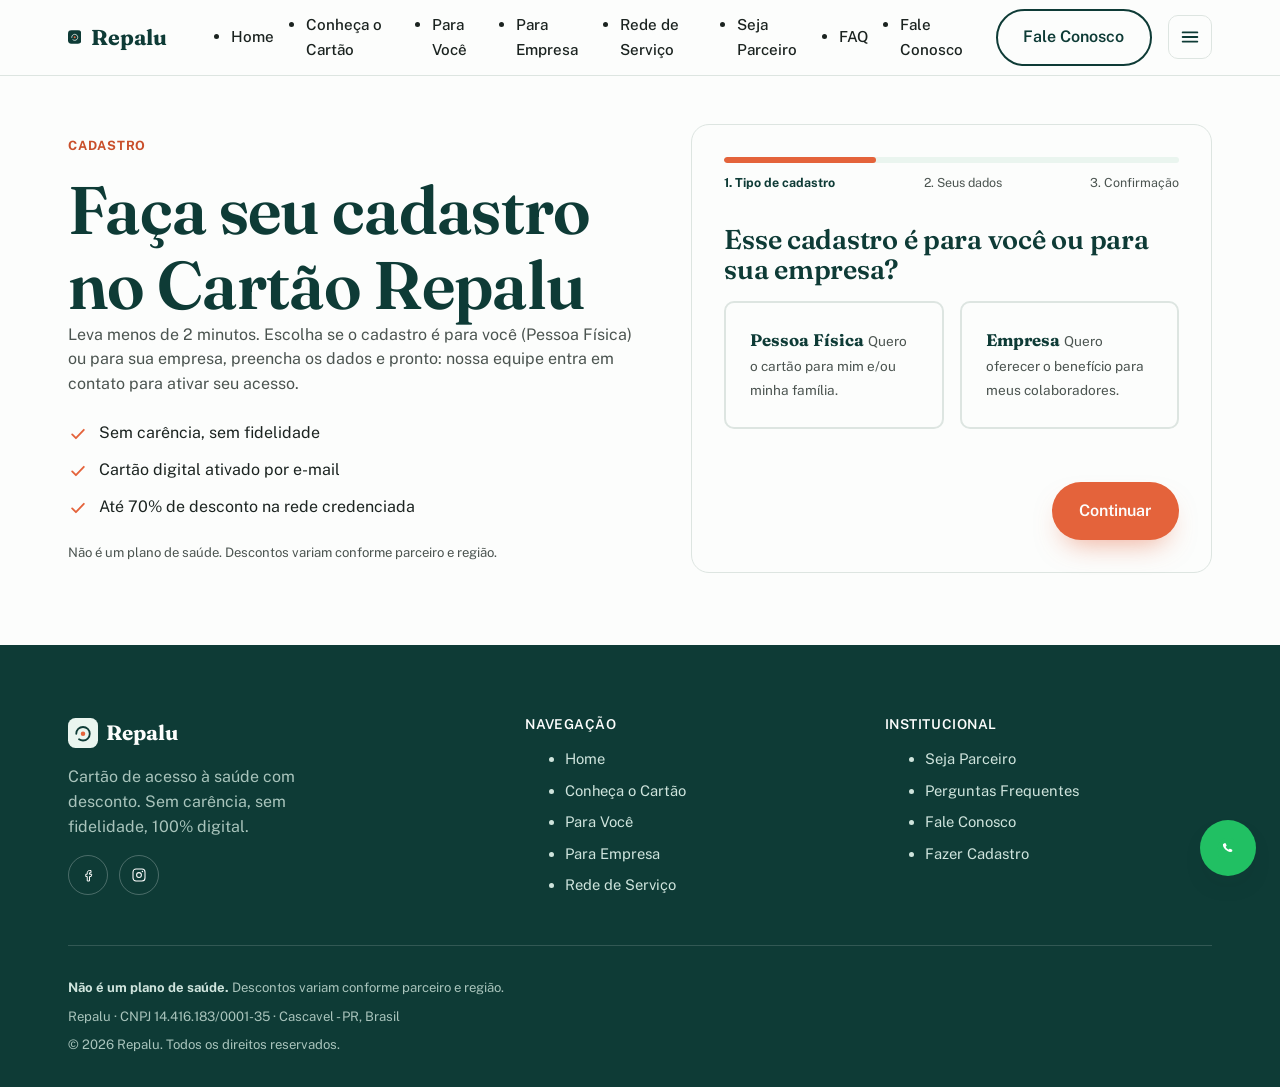
==== paginas/cadastro.html @ c83f5b86 "Cria site institucional Repalu do zero (HTML/CSS/JS vanilla) Substitui o fluxo de aquisição do cartã" ====
<!DOCTYPE html>
<html lang="pt-BR">
<head>
<meta charset="UTF-8">
<meta name="viewport" content="width=device-width, initial-scale=1.0">
<title>Cadastro — Cartão Repalu</title>
<meta name="description" content="Faça seu cadastro para adquirir o Cartão Repalu, para você ou para sua empresa. Leva menos de 2 minutos.">
<link rel="icon" href="data:,">
<link rel="preconnect" href="https://fonts.googleapis.com">
<link rel="preconnect" href="https://fonts.gstatic.com" crossorigin>
<link href="https://fonts.googleapis.com/css2?family=Fraunces:opsz,wght@9..144,400..700&family=Public+Sans:wght@400;500;600;700&display=swap" rel="stylesheet">
<link rel="stylesheet" href="../css/styles.css">
</head>
<body>
<a class="visualmente-oculto" href="#conteudo-principal">Pular para o conteúdo</a>

<header class="cabecalho">
  <div class="container">
    <a href="../index.html" class="marca">
      <svg viewBox="0 0 40 40" fill="none" aria-hidden="true"><rect width="40" height="40" rx="10" fill="#0E3B36"/><path d="M11 21c0-5 4-9 9-9s9 4 9 9-4 9-9 9c-2 0-3.8-.6-5.3-1.7" stroke="#EAF5EF" stroke-width="2.4" stroke-linecap="round"/><circle cx="20" cy="21" r="3" fill="#E4633B"/></svg>
      Repalu
    </a>
    <nav class="nav-principal" aria-label="Navegação principal">
      <ul>
        <li><a href="../index.html">Home</a></li>
        <li><a href="conheca-o-cartao.html">Conheça o Cartão</a></li>
        <li><a href="para-voce.html">Para Você</a></li>
        <li><a href="para-empresa.html">Para Empresa</a></li>
        <li><a href="rede-de-servico.html">Rede de Serviço</a></li>
        <li><a href="seja-parceiro.html">Seja Parceiro</a></li>
        <li><a href="faq.html">FAQ</a></li>
        <li><a href="fale-conosco.html">Fale Conosco</a></li>
      </ul>
    </nav>
    <div class="acoes-cabecalho">
      <a href="fale-conosco.html" class="botao botao--secundario">Fale Conosco</a>
      <button type="button" class="botao-menu-mobile" data-abrir-menu aria-expanded="false" aria-controls="painel-mobile">
        <svg viewBox="0 0 24 24" fill="none" aria-hidden="true"><path d="M4 7h16M4 12h16M4 17h16" stroke="#0E3B36" stroke-width="2" stroke-linecap="round"/></svg>
        <span class="visualmente-oculto">Abrir menu</span>
      </button>
    </div>
  </div>
</header>

<div class="sobreposicao-mobile" data-sobreposicao-menu></div>
<aside class="painel-mobile" id="painel-mobile" data-painel-mobile aria-label="Menu de navegação">
  <div class="painel-mobile__topo">
    <span class="marca" style="color:#fff">Repalu</span>
    <button type="button" class="painel-mobile__fechar" data-fechar-menu>
      <svg viewBox="0 0 24 24" fill="none" aria-hidden="true"><path d="M6 6l12 12M18 6L6 18" stroke="#fff" stroke-width="2" stroke-linecap="round"/></svg>
      <span class="visualmente-oculto">Fechar menu</span>
    </button>
  </div>
  <nav aria-label="Navegação mobile">
    <ul>
      <li><a href="../index.html">Home</a></li>
      <li><a href="conheca-o-cartao.html">Conheça o Cartão</a></li>
      <li><a href="para-voce.html">Para Você</a></li>
      <li><a href="para-empresa.html">Para Empresa</a></li>
      <li><a href="rede-de-servico.html">Rede de Serviço</a></li>
      <li><a href="seja-parceiro.html">Seja Parceiro</a></li>
      <li><a href="faq.html">Perguntas Frequentes</a></li>
      <li><a href="fale-conosco.html">Fale Conosco</a></li>
    </ul>
  </nav>
</aside>

<main id="conteudo-principal">
  <section class="secao" style="padding-top: var(--espaco-5);">
    <div class="container grade-assimetrica">
      <div>
        <span class="olho">CADASTRO</span>
        <h1>Faça seu cadastro no Cartão Repalu</h1>
        <p>Leva menos de 2 minutos. Escolha se o cadastro é para você (Pessoa Física) ou para sua empresa, preencha os dados e pronto: nossa equipe entra em contato para ativar seu acesso.</p>
        <ul class="lista-check" style="margin-top: var(--espaco-3);">
          <li><svg viewBox="0 0 24 24" fill="none"><path d="M5 12.5l4.5 4.5L19 7" stroke="currentColor" stroke-width="2.2" stroke-linecap="round" stroke-linejoin="round"/></svg>Sem carência, sem fidelidade</li>
          <li><svg viewBox="0 0 24 24" fill="none"><path d="M5 12.5l4.5 4.5L19 7" stroke="currentColor" stroke-width="2.2" stroke-linecap="round" stroke-linejoin="round"/></svg>Cartão digital ativado por e-mail</li>
          <li><svg viewBox="0 0 24 24" fill="none"><path d="M5 12.5l4.5 4.5L19 7" stroke="currentColor" stroke-width="2.2" stroke-linecap="round" stroke-linejoin="round"/></svg>Até 70% de desconto na rede credenciada</li>
        </ul>
        <p class="hero__nota-legal" style="margin-top:var(--espaco-3);">Não é um plano de saúde. Descontos variam conforme parceiro e região.</p>
      </div>

      <div class="form-cadastro">
        <div data-formulario-slot></div>
      </div>
    </div>
  </section>
</main>

<footer class="rodape">
  <div class="container">
    <div class="rodape__grade">
      <div>
        <div class="rodape__marca">
          <svg viewBox="0 0 40 40" fill="none" aria-hidden="true"><rect width="40" height="40" rx="10" fill="#EAF5EF"/><path d="M11 21c0-5 4-9 9-9s9 4 9 9-4 9-9 9c-2 0-3.8-.6-5.3-1.7" stroke="#0E3B36" stroke-width="2.4" stroke-linecap="round"/><circle cx="20" cy="21" r="3" fill="#E4633B"/></svg>
          Repalu
        </div>
        <p style="color:#a9c4bc; max-width: 30ch;">Cartão de acesso à saúde com desconto. Sem carência, sem fidelidade, 100% digital.</p>
        <div class="rodape__redes">
          <a href="https://facebook.com/cartaorepalu" target="_blank" rel="noopener noreferrer" aria-label="Repalu no Facebook">
            <svg viewBox="0 0 24 24" width="18" height="18" fill="none"><path d="M14 9h2V6h-2c-1.7 0-3 1.3-3 3v2H9v3h2v6h3v-6h2.2l.8-3H14V9z" stroke="#fff" stroke-width="1.3" stroke-linejoin="round"/></svg>
          </a>
          <a href="https://instagram.com/repalu.saude" target="_blank" rel="noopener noreferrer" aria-label="Repalu no Instagram">
            <svg viewBox="0 0 24 24" width="18" height="18" fill="none"><rect x="4" y="4" width="16" height="16" rx="4" stroke="#fff" stroke-width="1.4"/><circle cx="12" cy="12" r="3.2" stroke="#fff" stroke-width="1.4"/><circle cx="16.6" cy="7.4" r="1" fill="#fff"/></svg>
          </a>
        </div>
      </div>
      <nav aria-label="Navegação do rodapé">
        <h4>NAVEGAÇÃO</h4>
        <ul>
          <li><a href="../index.html">Home</a></li>
          <li><a href="conheca-o-cartao.html">Conheça o Cartão</a></li>
          <li><a href="para-voce.html">Para Você</a></li>
          <li><a href="para-empresa.html">Para Empresa</a></li>
          <li><a href="rede-de-servico.html">Rede de Serviço</a></li>
        </ul>
      </nav>
      <nav aria-label="Links institucionais">
        <h4>INSTITUCIONAL</h4>
        <ul>
          <li><a href="seja-parceiro.html">Seja Parceiro</a></li>
          <li><a href="faq.html">Perguntas Frequentes</a></li>
          <li><a href="fale-conosco.html">Fale Conosco</a></li>
          <li><a href="cadastro.html">Fazer Cadastro</a></li>
        </ul>
      </nav>
    </div>
    <div class="rodape__legal">
      <p style="color:inherit; max-width:none;"><strong>Não é um plano de saúde.</strong> Descontos variam conforme parceiro e região.</p>
      <p style="color:inherit; max-width:none;">Repalu · CNPJ 14.416.183/0001-35 · Cascavel - PR, Brasil</p>
      <p style="color:inherit; max-width:none;">&copy; <span data-ano-atual>2026</span> Repalu. Todos os direitos reservados.</p>
    </div>
  </div>
</footer>

<a class="whatsapp-flutuante" href="https://wa.me/+5545998241814" target="_blank" rel="noopener noreferrer" aria-label="Falar no WhatsApp para dúvidas">
  <svg viewBox="0 0 32 32" fill="none"><path d="M16 4a12 12 0 00-10.3 18L4 28l6.2-1.6A12 12 0 1016 4z" fill="#21c063"/><path d="M11 11.5c.3-1 .9-1 1.3-1h.6c.3 0 .5.1.7.6l.8 1.9c.1.3 0 .6-.2.8l-.6.6c-.2.2-.2.4 0 .7.5.9 1.7 2.1 2.7 2.6.3.2.5.2.7 0l.6-.6c.2-.2.5-.3.8-.2l1.9.8c.4.2.6.4.6.7v.6c0 .4 0 1-1 1.3-1 .3-2.4.2-4.6-1s-3.6-2.8-4.5-4.5c-.6-1.2-.7-2.6-.4-3.6z" fill="#fff"/></svg>
</a>

<script>document.querySelector("[data-ano-atual]").textContent = new Date().getFullYear();</script>
<script src="../js/script.js"></script>
<script src="../js/formulario.js"></script>
<script src="../js/incluir-formulario.js"></script>
</body>
</html>
---- css/styles.css ----
/* =========================================================================
   REPALU — Design System
   Paleta: verde-petróleo (marca / pessoa física), coral (conversão / empresa)
   Tipografia: Fraunces (títulos, serifada, peso variável) + Public Sans (corpo)
   ========================================================================= */

:root {
  /* Cores de marca */
  --cor-petroleo: #0E3B36;
  --cor-petroleo-600: #124b44;
  --cor-menta: #EAF5EF;
  --cor-menta-escuro: #d3ebe0;
  --cor-branco: #FCFDFC;
  --cor-coral: #E4633B;
  --cor-coral-600: #c94f2b;
  --cor-coral-tint: #FBEAE3;
  --cor-grafite: #1B2320;
  --cor-grafite-suave: #4b5450;
  --cor-borda: #dde5e1;
  --cor-erro: #b3261e;
  --cor-sucesso: #1e7a4c;

  /* Tipografia */
  --fonte-titulo: "Fraunces", "Source Serif 4", Georgia, serif;
  --fonte-corpo: "Public Sans", "Inter", -apple-system, BlinkMacSystemFont, sans-serif;

  /* Espaçamento */
  --espaco-1: 0.5rem;
  --espaco-2: 1rem;
  --espaco-3: 1.5rem;
  --espaco-4: 2rem;
  --espaco-5: 3rem;
  --espaco-6: 4.5rem;
  --espaco-7: 6.5rem;

  /* Layout */
  --largura-maxima: 1240px;
  --largura-leitura: 62ch;
  --raio: 18px;
  --raio-pequeno: 10px;
  --sombra-suave: 0 12px 32px -16px rgba(27, 35, 32, 0.28);
  --sombra-cartao: 0 30px 60px -20px rgba(14, 59, 54, 0.45);

  --altura-header: 76px;
}

/* ---------- Reset ---------- */
*, *::before, *::after { box-sizing: border-box; }
html { scroll-behavior: smooth; }
@media (prefers-reduced-motion: reduce) {
  html { scroll-behavior: auto; }
  *, *::before, *::after {
    animation-duration: 0.001ms !important;
    animation-iteration-count: 1 !important;
    transition-duration: 0.001ms !important;
    scroll-behavior: auto !important;
  }
}

body, h1, h2, h3, h4, p, figure, blockquote, dl, dd, ul, ol {
  margin: 0;
}
ul[class], ol[class] { list-style: none; padding: 0; }
img, picture, svg { max-width: 100%; display: block; }
input, button, textarea, select { font: inherit; color: inherit; }
button { cursor: pointer; }
a { color: inherit; text-decoration: none; }

body {
  font-family: var(--fonte-corpo);
  color: var(--cor-grafite);
  background: var(--cor-branco);
  line-height: 1.55;
  overflow-x: hidden;
  -webkit-font-smoothing: antialiased;
}

/* Overflow guard: nunca scroll horizontal */
html, body { max-width: 100%; }

h1, h2, h3, h4 {
  font-family: var(--fonte-titulo);
  color: var(--cor-petroleo);
  font-weight: 600;
  line-height: 1.12;
  letter-spacing: -0.01em;
}
h1 { font-size: clamp(2.4rem, 4.4vw + 1rem, 4.2rem); font-weight: 620; }
h2 { font-size: clamp(1.9rem, 2.6vw + 1rem, 2.9rem); }
h3 { font-size: clamp(1.3rem, 1vw + 1rem, 1.7rem); }
h4 { font-size: 1.15rem; }

p { color: var(--cor-grafite-suave); max-width: var(--largura-leitura); }
p.sem-limite { max-width: none; }

.olho {
  font-family: var(--fonte-corpo);
  font-weight: 700;
  font-size: 0.8rem;
  letter-spacing: 0.06em;
  color: var(--cor-coral-600);
  display: inline-block;
  margin-bottom: var(--espaco-2);
}

/* Foco visível acessível */
a:focus-visible,
button:focus-visible,
input:focus-visible,
select:focus-visible,
textarea:focus-visible,
[tabindex]:focus-visible {
  outline: 3px solid var(--cor-coral);
  outline-offset: 3px;
  border-radius: 4px;
}

.visualmente-oculto {
  position: absolute;
  width: 1px; height: 1px;
  overflow: hidden;
  clip: rect(0 0 0 0);
  white-space: nowrap;
  border: 0; padding: 0; margin: -1px;
}

/* ---------- Layout base ---------- */
.container {
  width: 100%;
  max-width: var(--largura-maxima);
  margin-inline: auto;
  padding-inline: var(--espaco-3);
}
@media (min-width: 768px) { .container { padding-inline: var(--espaco-5); } }

.secao { padding-block: var(--espaco-6); }
.secao--menta { background: var(--cor-menta); }
.secao--petroleo { background: var(--cor-petroleo); color: var(--cor-branco); }
.secao--petroleo h2, .secao--petroleo h3 { color: var(--cor-branco); }
.secao--petroleo p { color: #cfe4dd; }
.secao--coral-tint { background: var(--cor-coral-tint); }

.grade-assimetrica {
  display: grid;
  gap: var(--espaco-5);
  align-items: center;
}
@media (min-width: 960px) {
  .grade-assimetrica { grid-template-columns: 1.05fr 0.95fr; }
  .grade-assimetrica--invertida { grid-template-columns: 0.95fr 1.05fr; }
  .grade-assimetrica--invertida > *:first-child { order: 2; }
}

.cabecalho-secao {
  max-width: 42rem;
  margin-bottom: var(--espaco-5);
}

/* ---------- Botões ---------- */
.botao {
  display: inline-flex;
  align-items: center;
  gap: 0.5rem;
  font-weight: 600;
  font-size: 1rem;
  padding: 0.9rem 1.6rem;
  border-radius: 999px;
  border: 2px solid transparent;
  transition: transform 0.18s ease, box-shadow 0.18s ease, background-color 0.18s ease, color 0.18s ease;
  white-space: nowrap;
}
.botao:hover { transform: translateY(-2px); }
.botao--primario {
  background: var(--cor-coral);
  color: var(--cor-branco);
  box-shadow: 0 14px 28px -12px rgba(228, 99, 59, 0.55);
}
.botao--primario:hover { background: var(--cor-coral-600); }
.botao--secundario {
  background: transparent;
  border-color: var(--cor-petroleo);
  color: var(--cor-petroleo);
}
.botao--secundario:hover { background: var(--cor-petroleo); color: var(--cor-branco); }
.botao--sobre-escuro {
  background: var(--cor-branco);
  color: var(--cor-petroleo);
}
.botao--sobre-escuro:hover { background: var(--cor-menta); }
.botao--fantasma {
  background: transparent;
  color: var(--cor-petroleo);
  border-color: var(--cor-borda);
  padding: 0.7rem 1.3rem;
}
.botao--fantasma:hover { border-color: var(--cor-petroleo); }
.botao--bloco { width: 100%; justify-content: center; }
.botao[disabled] { opacity: 0.55; cursor: not-allowed; transform: none; }

/* ---------- Header ---------- */
.cabecalho {
  position: sticky;
  top: 0;
  z-index: 100;
  height: var(--altura-header);
  display: flex;
  align-items: center;
  background: rgba(252, 253, 252, 0.88);
  backdrop-filter: blur(10px);
  border-bottom: 1px solid var(--cor-borda);
}
.cabecalho .container {
  display: flex;
  align-items: center;
  justify-content: space-between;
  gap: var(--espaco-3);
}
.marca {
  display: flex;
  align-items: center;
  gap: 0.6rem;
  font-family: var(--fonte-titulo);
  font-weight: 700;
  font-size: 1.35rem;
  color: var(--cor-petroleo);
}
.marca svg { width: 34px; height: 34px; }

.nav-principal { display: none; }
.nav-principal ul { display: flex; align-items: center; gap: var(--espaco-4); }
.nav-principal a {
  font-weight: 500;
  font-size: 0.95rem;
  color: var(--cor-grafite);
  position: relative;
  padding-block: 0.3rem;
}
.nav-principal a::after {
  content: "";
  position: absolute;
  left: 0; right: 0; bottom: -2px;
  height: 2px;
  background: var(--cor-coral);
  transform: scaleX(0);
  transform-origin: left;
  transition: transform 0.2s ease;
}
.nav-principal a:hover::after,
.nav-principal a[aria-current="page"]::after { transform: scaleX(1); }
.nav-principal a[aria-current="page"] { color: var(--cor-petroleo); font-weight: 700; }

.acoes-cabecalho { display: flex; align-items: center; gap: var(--espaco-2); }
.acoes-cabecalho .botao--secundario { display: none; }

@media (min-width: 1080px) {
  .nav-principal { display: block; }
  .acoes-cabecalho .botao--secundario { display: inline-flex; }
  .botao-menu-mobile { display: none; }
}

/* Botão hambúrguer */
.botao-menu-mobile {
  width: 44px; height: 44px;
  display: grid; place-items: center;
  background: transparent;
  border: 1px solid var(--cor-borda);
  border-radius: 10px;
}
.botao-menu-mobile svg { width: 22px; height: 22px; }

/* Painel lateral mobile */
.painel-mobile {
  position: fixed;
  inset: 0 0 0 auto;
  width: min(86vw, 360px);
  height: 100%;
  background: var(--cor-petroleo);
  color: var(--cor-branco);
  padding: var(--espaco-4);
  transform: translateX(100%);
  transition: transform 0.32s cubic-bezier(.4,0,.2,1);
  z-index: 200;
  overflow-y: auto;
}
.painel-mobile[data-aberto="true"] { transform: translateX(0); }
.painel-mobile__topo { display: flex; justify-content: space-between; align-items: center; margin-bottom: var(--espaco-4); }
.painel-mobile__fechar {
  width: 40px; height: 40px;
  border: 1px solid rgba(255,255,255,0.3);
  border-radius: 10px;
  background: transparent;
  color: var(--cor-branco);
  display: grid; place-items: center;
}
.painel-mobile nav ul { display: flex; flex-direction: column; gap: var(--espaco-1); }
.painel-mobile nav a {
  display: block;
  padding: 0.85rem 0.2rem;
  font-family: var(--fonte-titulo);
  font-size: 1.3rem;
  border-bottom: 1px solid rgba(255,255,255,0.12);
}
.painel-mobile__acoes { margin-top: var(--espaco-4); display: flex; flex-direction: column; gap: var(--espaco-2); }

.sobreposicao-mobile {
  position: fixed; inset: 0;
  background: rgba(14, 20, 18, 0.5);
  z-index: 199;
  opacity: 0;
  pointer-events: none;
  transition: opacity 0.28s ease;
}
.sobreposicao-mobile[data-aberto="true"] { opacity: 1; pointer-events: auto; }

body[data-menu-aberto="true"] { overflow: hidden; }

/* ---------- Hero + cartões 3D ---------- */
.hero {
  padding-block: var(--espaco-6) var(--espaco-5);
  background: linear-gradient(180deg, var(--cor-menta) 0%, var(--cor-branco) 78%);
}
.hero .container {
  display: grid;
  gap: var(--espaco-6);
  align-items: center;
}
@media (min-width: 960px) {
  .hero .container { grid-template-columns: 1fr 0.95fr; gap: var(--espaco-5); }
}
.hero__texto p { font-size: 1.1rem; }
.hero__subheadline {
  font-family: var(--fonte-titulo);
  font-style: italic;
  font-weight: 500;
  color: var(--cor-coral-600);
  font-size: 1.25rem;
  margin-block: var(--espaco-2) var(--espaco-3);
}
.hero__acoes { display: flex; flex-wrap: wrap; gap: var(--espaco-2); margin-top: var(--espaco-4); }
.hero__nota-legal { margin-top: var(--espaco-4); font-size: 0.82rem; color: var(--cor-grafite-suave); }

.palco-cartoes {
  position: relative;
  height: clamp(320px, 42vw, 460px);
  perspective: 1600px;
}
.palco-cartoes__cartao {
  position: absolute;
  width: min(320px, 78vw);
  aspect-ratio: 1.586 / 1;
  border-radius: 20px;
  padding: 1.5rem;
  color: var(--cor-branco);
  display: flex;
  flex-direction: column;
  justify-content: space-between;
  box-shadow: var(--sombra-cartao);
  transform-style: preserve-3d;
  will-change: transform;
  opacity: 0;
  overflow: hidden;
}
.palco-cartoes__cartao--pf {
  background: linear-gradient(135deg, #12564d 0%, #0E3B36 55%, #082521 100%);
  left: 2%;
  top: 10%;
  z-index: 3;
}
.palco-cartoes__cartao--pj {
  background: linear-gradient(135deg, #ef7a52 0%, #E4633B 55%, #b8451f 100%);
  right: 0;
  top: 26%;
  z-index: 2;
}
.palco-cartoes__cartao--pf-2 {
  background: linear-gradient(135deg, #1c655a 0%, #124b44 60%, #0a2f2a 100%);
  left: 18%;
  top: 44%;
  z-index: 1;
}
.cartao__brilho {
  position: absolute;
  inset: -40%;
  background: linear-gradient(115deg, transparent 40%, rgba(255,255,255,0.28) 50%, transparent 60%);
  transform: translateX(-120%);
  pointer-events: none;
}
.cartao__topo { display: flex; justify-content: space-between; align-items: flex-start; }
.cartao__logo { display: flex; align-items: center; gap: 0.4rem; font-family: var(--fonte-titulo); font-weight: 700; font-size: 1.05rem; }
.cartao__logo svg { width: 22px; height: 22px; }
.cartao__tipo { font-size: 0.65rem; letter-spacing: 0.08em; opacity: 0.85; text-transform: uppercase; }
.cartao__chip {
  width: 38px; height: 28px;
  border-radius: 6px;
  background: linear-gradient(140deg, #f4e6b8, #d9b968);
  position: relative;
}
.cartao__chip::before, .cartao__chip::after {
  content: "";
  position: absolute;
  background: rgba(0,0,0,0.18);
}
.cartao__chip::before { top: 50%; left: 0; right: 0; height: 1px; }
.cartao__chip::after { left: 50%; top: 0; bottom: 0; width: 1px; }
.cartao__numero { font-family: var(--fonte-corpo); letter-spacing: 0.12em; font-size: 1.05rem; margin-top: 0.9rem; }
.cartao__rodape { display: flex; justify-content: space-between; align-items: flex-end; font-size: 0.72rem; }
.cartao__nome { text-transform: uppercase; letter-spacing: 0.04em; font-weight: 600; }
.cartao__validade { opacity: 0.85; }

@media (prefers-reduced-motion: reduce) {
  .palco-cartoes__cartao { opacity: 1 !important; transform: none !important; }
}

/* ---------- Como funciona / passos ---------- */
.lista-passos {
  display: grid;
  gap: var(--espaco-3);
  counter-reset: passo;
}
@media (min-width: 760px) { .lista-passos { grid-template-columns: repeat(2, 1fr); } }
@media (min-width: 1080px) { .lista-passos--4 { grid-template-columns: repeat(4, 1fr); } }
.lista-passos__item {
  background: var(--cor-branco);
  border: 1px solid var(--cor-borda);
  border-radius: var(--raio);
  padding: var(--espaco-3);
}
.lista-passos__numero {
  font-family: var(--fonte-titulo);
  font-size: 2.2rem;
  color: var(--cor-coral);
  font-weight: 700;
  display: block;
  margin-bottom: 0.5rem;
}

/* ---------- Cards de destino / recursos ---------- */
.grade-cartas {
  display: grid;
  gap: var(--espaco-3);
}
@media (min-width: 760px) { .grade-cartas--2 { grid-template-columns: repeat(2, 1fr); } }
@media (min-width: 760px) { .grade-cartas--3 { grid-template-columns: repeat(3, 1fr); } }
@media (min-width: 760px) { .grade-cartas--4 { grid-template-columns: repeat(2, 1fr); } }
@media (min-width: 1080px) { .grade-cartas--4 { grid-template-columns: repeat(4, 1fr); } }

.carta {
  border-radius: var(--raio);
  padding: var(--espaco-4);
  background: var(--cor-branco);
  border: 1px solid var(--cor-borda);
  display: flex;
  flex-direction: column;
  gap: var(--espaco-2);
}
.carta--destino-pf { background: var(--cor-petroleo); color: var(--cor-branco); border: none; }
.carta--destino-pf h3 { color: var(--cor-branco); }
.carta--destino-pf p { color: #cfe4dd; }
.carta--destino-pj { background: var(--cor-coral); color: var(--cor-branco); border: none; }
.carta--destino-pj h3 { color: var(--cor-branco); }
.carta--destino-pj p { color: #fbe2d7; }

.carta__icone {
  width: 46px; height: 46px;
  border-radius: 12px;
  display: grid; place-items: center;
  background: var(--cor-menta);
  color: var(--cor-petroleo);
}
.carta__icone svg { width: 24px; height: 24px; }

/* ---------- Depoimento ---------- */
.depoimento {
  border-left: 4px solid var(--cor-coral);
  padding-left: var(--espaco-4);
  max-width: 44rem;
}
.depoimento blockquote {
  font-family: var(--fonte-titulo);
  font-size: clamp(1.2rem, 1.4vw + 1rem, 1.6rem);
  color: var(--cor-petroleo);
  font-weight: 500;
  line-height: 1.4;
}
.depoimento footer {
  margin-top: var(--espaco-2);
  font-size: 0.9rem;
  color: var(--cor-grafite-suave);
}

/* ---------- Simulador (Para Você) ---------- */
.simulador {
  background: var(--cor-petroleo);
  color: var(--cor-branco);
  border-radius: var(--raio);
  padding: var(--espaco-4);
  max-width: 26rem;
}
.simulador__rotulo { font-size: 0.85rem; opacity: 0.8; }
.simulador__valor {
  font-family: var(--fonte-titulo);
  font-size: 2.6rem;
  color: #9fe6c9;
  font-weight: 700;
  margin-block: 0.3rem 0.8rem;
}
.simulador__nota { font-size: 0.78rem; opacity: 0.75; }

/* ---------- Categorias de rede ---------- */
.categoria-rede {
  background: var(--cor-branco);
  border: 1px solid var(--cor-borda);
  border-radius: var(--raio);
  padding: var(--espaco-4);
}
.categoria-rede ul { display: flex; flex-wrap: wrap; gap: 0.5rem; margin-top: var(--espaco-2); }
.categoria-rede li {
  background: var(--cor-menta);
  color: var(--cor-petroleo-600);
  font-size: 0.85rem;
  font-weight: 500;
  padding: 0.4rem 0.85rem;
  border-radius: 999px;
}
.categoria-rede li.mais { background: transparent; border: 1px dashed var(--cor-borda); color: var(--cor-grafite-suave); }

/* ---------- FAQ ---------- */
.faq-item {
  border-bottom: 1px solid var(--cor-borda);
}
.faq-item__pergunta {
  width: 100%;
  display: flex;
  justify-content: space-between;
  align-items: center;
  gap: var(--espaco-2);
  text-align: left;
  background: none;
  border: none;
  padding: var(--espaco-3) 0.2rem;
  font-family: var(--fonte-titulo);
  font-size: 1.15rem;
  color: var(--cor-petroleo);
}
.faq-item__icone { flex-shrink: 0; transition: transform 0.25s ease; }
.faq-item__pergunta[aria-expanded="true"] .faq-item__icone { transform: rotate(45deg); }
.faq-item__resposta {
  max-height: 0;
  overflow: hidden;
  transition: max-height 0.3s ease;
}
.faq-item__resposta p { padding-bottom: var(--espaco-3); max-width: none; }

/* ---------- Formulário de cadastro ---------- */
.form-cadastro {
  background: var(--cor-branco);
  border: 1px solid var(--cor-borda);
  border-radius: var(--raio);
  padding: var(--espaco-4);
  max-width: 640px;
}
.barra-progresso { margin-bottom: var(--espaco-4); }
.barra-progresso__trilha {
  height: 6px;
  background: var(--cor-menta);
  border-radius: 999px;
  overflow: hidden;
}
.barra-progresso__preenchimento {
  height: 100%;
  background: var(--cor-coral);
  border-radius: 999px;
  transition: width 0.35s ease;
  width: 33.33%;
}
.barra-progresso__etapas {
  display: flex;
  justify-content: space-between;
  margin-top: 0.6rem;
  font-size: 0.78rem;
  color: var(--cor-grafite-suave);
}
.barra-progresso__etapas li[data-ativo="true"] { color: var(--cor-petroleo); font-weight: 700; }

.passo-formulario { display: none; }
.passo-formulario[data-ativo="true"] { display: block; }

.selecao-tipo { display: grid; gap: var(--espaco-2); }
@media (min-width: 560px) { .selecao-tipo { grid-template-columns: repeat(2, 1fr); } }
.selecao-tipo label {
  border: 2px solid var(--cor-borda);
  border-radius: var(--raio-pequeno);
  padding: var(--espaco-3);
  display: flex;
  flex-direction: column;
  gap: 0.3rem;
  cursor: pointer;
  transition: border-color 0.18s ease, background-color 0.18s ease;
}
.selecao-tipo input { position: absolute; opacity: 0; pointer-events: none; }
.selecao-tipo input:checked + .selecao-tipo__conteudo { color: var(--cor-petroleo); }
.selecao-tipo label:has(input:checked) { border-color: var(--cor-coral); background: var(--cor-coral-tint); }
.selecao-tipo label:has(input:focus-visible) { outline: 3px solid var(--cor-coral); outline-offset: 2px; }
.selecao-tipo__titulo { font-family: var(--fonte-titulo); font-weight: 700; font-size: 1.05rem; color: var(--cor-petroleo); }
.selecao-tipo__desc { font-size: 0.85rem; color: var(--cor-grafite-suave); }

.campo { margin-bottom: var(--espaco-3); }
.campo label {
  display: block;
  font-weight: 600;
  font-size: 0.9rem;
  margin-bottom: 0.4rem;
  color: var(--cor-petroleo);
}
.campo label .opcional { font-weight: 400; color: var(--cor-grafite-suave); }
.campo input, .campo select {
  width: 100%;
  padding: 0.75rem 0.9rem;
  border: 1.5px solid var(--cor-borda);
  border-radius: var(--raio-pequeno);
  background: var(--cor-branco);
  font-size: 0.98rem;
}
.campo input:focus, .campo select:focus { border-color: var(--cor-coral); }
.campo input[aria-invalid="true"], .campo select[aria-invalid="true"] { border-color: var(--cor-erro); }
.campo__erro {
  color: var(--cor-erro);
  font-size: 0.83rem;
  margin-top: 0.4rem;
  min-height: 1.1em;
}
.grade-campos { display: grid; gap: 0 var(--espaco-2); }
@media (min-width: 560px) { .grade-campos--2 { grid-template-columns: 1fr 1fr; } }

.resumo-cadastro dl {
  display: grid;
  grid-template-columns: auto 1fr;
  gap: 0.5rem var(--espaco-2);
  font-size: 0.95rem;
}
.resumo-cadastro dt { color: var(--cor-grafite-suave); }
.resumo-cadastro dd { font-weight: 600; color: var(--cor-petroleo); }

.acoes-formulario {
  display: flex;
  justify-content: space-between;
  gap: var(--espaco-2);
  margin-top: var(--espaco-4);
}

.tela-sucesso { text-align: left; padding: var(--espaco-3) 0; }
.tela-sucesso__icone {
  width: 56px; height: 56px;
  border-radius: 50%;
  background: var(--cor-menta);
  color: var(--cor-sucesso);
  display: grid; place-items: center;
  margin-bottom: var(--espaco-3);
}

/* Modal de cadastro (usado na Home e outras páginas) */
.modal-fundo {
  position: fixed; inset: 0;
  background: rgba(14, 20, 18, 0.55);
  display: none;
  align-items: flex-start;
  justify-content: center;
  padding: var(--espaco-4) var(--espaco-2);
  overflow-y: auto;
  z-index: 300;
}
.modal-fundo[data-aberto="true"] { display: flex; }
.modal-caixa {
  background: var(--cor-branco);
  border-radius: var(--raio);
  max-width: 680px;
  width: 100%;
  margin-block: var(--espaco-4);
  position: relative;
  box-shadow: var(--sombra-suave);
}
.modal-caixa .form-cadastro { border: none; padding: var(--espaco-4); max-width: none; }
.modal-fechar {
  position: absolute;
  top: var(--espaco-2); right: var(--espaco-2);
  width: 40px; height: 40px;
  border-radius: 50%;
  border: 1px solid var(--cor-borda);
  background: var(--cor-branco);
  display: grid; place-items: center;
  z-index: 2;
}

/* ---------- Footer ---------- */
.rodape {
  background: var(--cor-petroleo);
  color: #cfe4dd;
  padding-block: var(--espaco-6) var(--espaco-4);
}
.rodape a { color: #cfe4dd; }
.rodape a:hover { color: var(--cor-branco); }
.rodape__grade {
  display: grid;
  gap: var(--espaco-4);
  margin-bottom: var(--espaco-5);
}
@media (min-width: 760px) { .rodape__grade { grid-template-columns: 1.3fr repeat(2, 1fr); } }
.rodape__marca { display: flex; align-items: center; gap: 0.5rem; color: var(--cor-branco); font-family: var(--fonte-titulo); font-size: 1.3rem; font-weight: 700; margin-bottom: var(--espaco-2); }
.rodape__marca svg { width: 30px; height: 30px; }
.rodape h4 { color: var(--cor-branco); font-family: var(--fonte-corpo); font-size: 0.85rem; letter-spacing: 0.04em; margin-bottom: var(--espaco-2); }
.rodape nav ul { display: flex; flex-direction: column; gap: 0.55rem; font-size: 0.92rem; }
.rodape__redes { display: flex; gap: 0.7rem; margin-top: var(--espaco-2); }
.rodape__redes a {
  width: 40px; height: 40px;
  border-radius: 50%;
  border: 1px solid rgba(255,255,255,0.25);
  display: grid; place-items: center;
}
.rodape__legal {
  border-top: 1px solid rgba(255,255,255,0.15);
  padding-top: var(--espaco-4);
  font-size: 0.82rem;
  color: #a9c4bc;
  display: flex;
  flex-direction: column;
  gap: 0.5rem;
}
.rodape__legal strong { color: #cfe4dd; }

/* ---------- WhatsApp flutuante (dúvidas/parceiros/contato) ---------- */
.whatsapp-flutuante {
  position: fixed;
  bottom: var(--espaco-3);
  right: var(--espaco-3);
  width: 56px; height: 56px;
  border-radius: 50%;
  background: #21c063;
  color: #fff;
  display: grid; place-items: center;
  box-shadow: var(--sombra-suave);
  z-index: 90;
}
.whatsapp-flutuante svg { width: 28px; height: 28px; }

/* ---------- Utilidades diversas ---------- */
.centralizado { text-align: center; margin-inline: auto; }
.mt-0 { margin-top: 0; }
.pill {
  display: inline-flex;
  align-items: center;
  gap: 0.4rem;
  background: var(--cor-menta);
  color: var(--cor-petroleo-600);
  font-size: 0.8rem;
  font-weight: 600;
  padding: 0.35rem 0.8rem;
  border-radius: 999px;
  margin-bottom: var(--espaco-2);
}
.pagina-cabecalho {
  padding-block: var(--espaco-6) var(--espaco-5);
  background: var(--cor-menta);
}
.pagina-cabecalho--coral { background: var(--cor-coral-tint); }
.pagina-cabecalho .container { max-width: 52rem; }

.lista-check { display: grid; gap: 0.75rem; }
.lista-check li { display: flex; gap: 0.7rem; align-items: flex-start; color: var(--cor-grafite); }
.lista-check li svg { flex-shrink: 0; margin-top: 0.2rem; color: var(--cor-coral); width: 20px; height: 20px; }
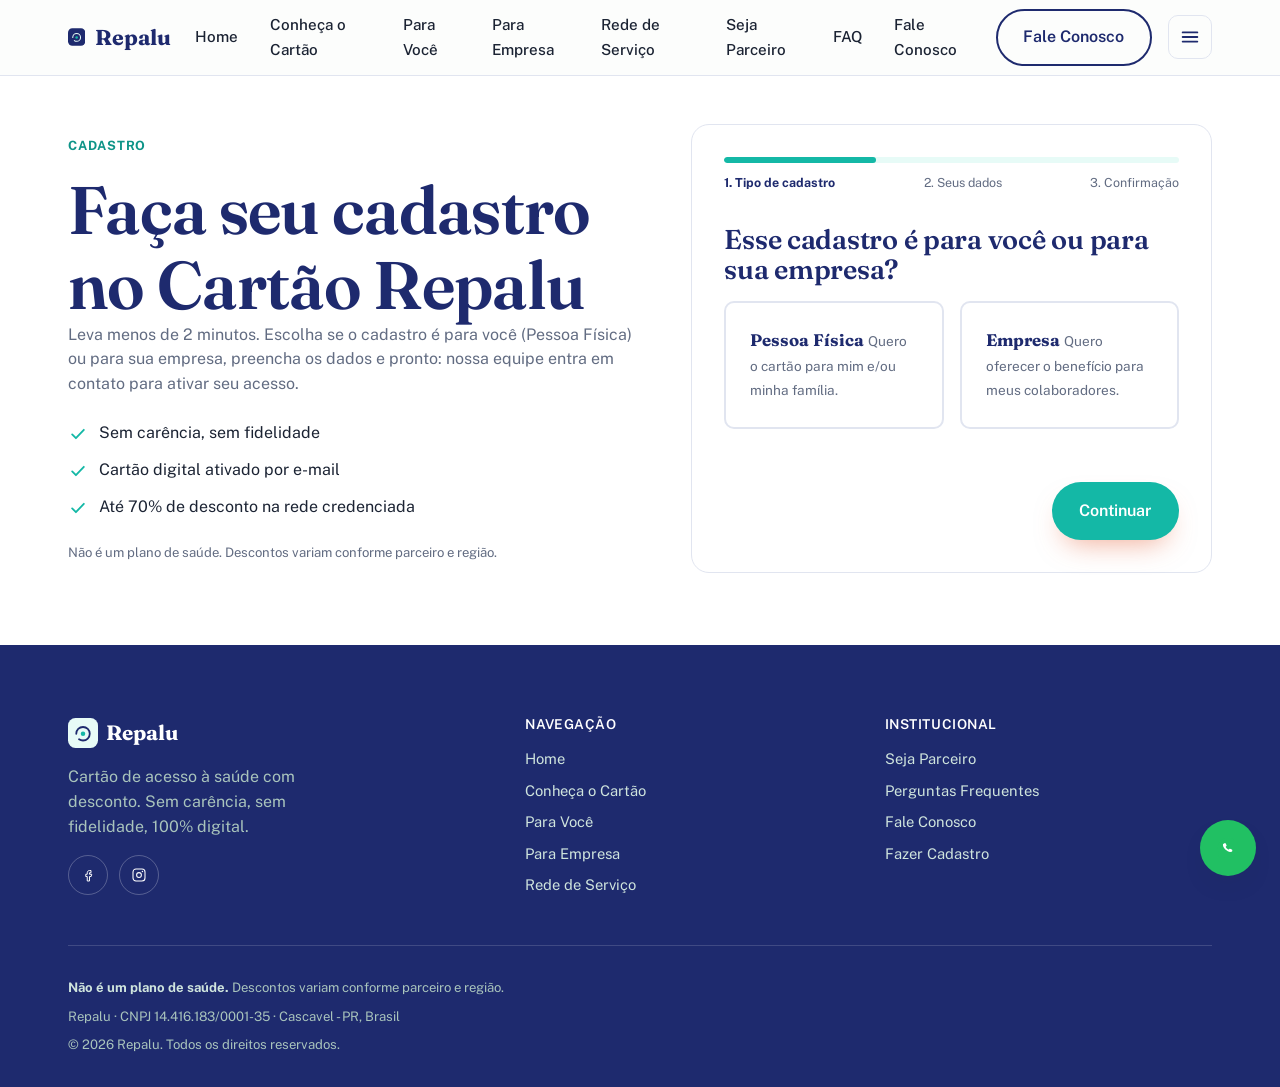
==== commit 8aec9ed9: "Ajusta paleta para turquesa+azul-marinho e refina hero/seções Corrige bug de bullets no menu (reset " ====
--- a/paginas/cadastro.html
+++ b/paginas/cadastro.html
@@ -17,7 +17,7 @@
 <header class="cabecalho">
   <div class="container">
     <a href="../index.html" class="marca">
-      <svg viewBox="0 0 40 40" fill="none" aria-hidden="true"><rect width="40" height="40" rx="10" fill="#0E3B36"/><path d="M11 21c0-5 4-9 9-9s9 4 9 9-4 9-9 9c-2 0-3.8-.6-5.3-1.7" stroke="#EAF5EF" stroke-width="2.4" stroke-linecap="round"/><circle cx="20" cy="21" r="3" fill="#E4633B"/></svg>
+      <svg viewBox="0 0 40 40" fill="none" aria-hidden="true"><rect width="40" height="40" rx="10" fill="#1E2A6E"/><path d="M11 21c0-5 4-9 9-9s9 4 9 9-4 9-9 9c-2 0-3.8-.6-5.3-1.7" stroke="#E7FBF7" stroke-width="2.4" stroke-linecap="round"/><circle cx="20" cy="21" r="3" fill="#14B8A6"/></svg>
       Repalu
     </a>
     <nav class="nav-principal" aria-label="Navegação principal">
@@ -35,7 +35,7 @@
     <div class="acoes-cabecalho">
       <a href="fale-conosco.html" class="botao botao--secundario">Fale Conosco</a>
       <button type="button" class="botao-menu-mobile" data-abrir-menu aria-expanded="false" aria-controls="painel-mobile">
-        <svg viewBox="0 0 24 24" fill="none" aria-hidden="true"><path d="M4 7h16M4 12h16M4 17h16" stroke="#0E3B36" stroke-width="2" stroke-linecap="round"/></svg>
+        <svg viewBox="0 0 24 24" fill="none" aria-hidden="true"><path d="M4 7h16M4 12h16M4 17h16" stroke="#1E2A6E" stroke-width="2" stroke-linecap="round"/></svg>
         <span class="visualmente-oculto">Abrir menu</span>
       </button>
     </div>
@@ -92,7 +92,7 @@
     <div class="rodape__grade">
       <div>
         <div class="rodape__marca">
-          <svg viewBox="0 0 40 40" fill="none" aria-hidden="true"><rect width="40" height="40" rx="10" fill="#EAF5EF"/><path d="M11 21c0-5 4-9 9-9s9 4 9 9-4 9-9 9c-2 0-3.8-.6-5.3-1.7" stroke="#0E3B36" stroke-width="2.4" stroke-linecap="round"/><circle cx="20" cy="21" r="3" fill="#E4633B"/></svg>
+          <svg viewBox="0 0 40 40" fill="none" aria-hidden="true"><rect width="40" height="40" rx="10" fill="#E7FBF7"/><path d="M11 21c0-5 4-9 9-9s9 4 9 9-4 9-9 9c-2 0-3.8-.6-5.3-1.7" stroke="#1E2A6E" stroke-width="2.4" stroke-linecap="round"/><circle cx="20" cy="21" r="3" fill="#14B8A6"/></svg>
           Repalu
         </div>
         <p style="color:#a9c4bc; max-width: 30ch;">Cartão de acesso à saúde com desconto. Sem carência, sem fidelidade, 100% digital.</p>
--- a/css/styles.css
+++ b/css/styles.css
@@ -1,24 +1,25 @@
 /* =========================================================================
    REPALU — Design System
-   Paleta: verde-petróleo (marca / pessoa física), coral (conversão / empresa)
+   Paleta: turquesa (marca / CTA / destaque) + azul-marinho (texto, links,
+   seções escuras) sobre fundo branco — replica a paleta oficial da marca.
    Tipografia: Fraunces (títulos, serifada, peso variável) + Public Sans (corpo)
    ========================================================================= */
 
 :root {
   /* Cores de marca */
-  --cor-petroleo: #0E3B36;
-  --cor-petroleo-600: #124b44;
-  --cor-menta: #EAF5EF;
-  --cor-menta-escuro: #d3ebe0;
-  --cor-branco: #FCFDFC;
-  --cor-coral: #E4633B;
-  --cor-coral-600: #c94f2b;
-  --cor-coral-tint: #FBEAE3;
-  --cor-grafite: #1B2320;
-  --cor-grafite-suave: #4b5450;
-  --cor-borda: #dde5e1;
+  --cor-petroleo: #1E2A6E;       /* azul-marinho — texto de marca, headings, seções escuras */
+  --cor-petroleo-600: #16205a;
+  --cor-menta: #E7FBF7;          /* tint claro de turquesa — fundo de seções alternadas */
+  --cor-menta-escuro: #cdf3ea;
+  --cor-branco: #FFFFFF;
+  --cor-coral: #14B8A6;          /* turquesa — cor de marca / CTA */
+  --cor-coral-600: #0E9488;
+  --cor-coral-tint: #DFF8F3;
+  --cor-grafite: #1B2333;
+  --cor-grafite-suave: #626C82;
+  --cor-borda: #e1e5f0;
   --cor-erro: #b3261e;
-  --cor-sucesso: #1e7a4c;
+  --cor-sucesso: #0E9488;
 
   /* Tipografia */
   --fonte-titulo: "Fraunces", "Source Serif 4", Georgia, serif;
@@ -38,8 +39,8 @@
   --largura-leitura: 62ch;
   --raio: 18px;
   --raio-pequeno: 10px;
-  --sombra-suave: 0 12px 32px -16px rgba(27, 35, 32, 0.28);
-  --sombra-cartao: 0 30px 60px -20px rgba(14, 59, 54, 0.45);
+  --sombra-suave: 0 12px 32px -16px rgba(27, 35, 51, 0.28);
+  --sombra-cartao: 0 30px 60px -20px rgba(20, 184, 166, 0.4);
 
   --altura-header: 76px;
 }
@@ -60,7 +61,7 @@
 body, h1, h2, h3, h4, p, figure, blockquote, dl, dd, ul, ol {
   margin: 0;
 }
-ul[class], ol[class] { list-style: none; padding: 0; }
+ul, ol { list-style: none; padding: 0; }
 img, picture, svg { max-width: 100%; display: block; }
 input, button, textarea, select { font: inherit; color: inherit; }
 button { cursor: pointer; }
@@ -346,14 +347,13 @@
 }
 .palco-cartoes__cartao {
   position: absolute;
-  width: min(320px, 78vw);
+  width: min(340px, 80vw);
   aspect-ratio: 1.586 / 1;
   border-radius: 20px;
-  padding: 1.5rem;
+  padding: 1.5rem 1.6rem;
   color: var(--cor-branco);
   display: flex;
-  flex-direction: column;
-  justify-content: space-between;
+  align-items: center;
   box-shadow: var(--sombra-cartao);
   transform-style: preserve-3d;
   will-change: transform;
@@ -361,22 +361,33 @@
   overflow: hidden;
 }
 .palco-cartoes__cartao--pf {
-  background: linear-gradient(135deg, #12564d 0%, #0E3B36 55%, #082521 100%);
+  background: linear-gradient(135deg, #1fd2b8 0%, #14B8A6 55%, #0b7d70 100%);
   left: 2%;
   top: 10%;
   z-index: 3;
 }
 .palco-cartoes__cartao--pj {
-  background: linear-gradient(135deg, #ef7a52 0%, #E4633B 55%, #b8451f 100%);
+  background: linear-gradient(135deg, #34419e 0%, #1E2A6E 55%, #121b4a 100%);
   right: 0;
   top: 26%;
   z-index: 2;
 }
 .palco-cartoes__cartao--pf-2 {
-  background: linear-gradient(135deg, #1c655a 0%, #124b44 60%, #0a2f2a 100%);
+  background: linear-gradient(135deg, #17c9b0 0%, #0E9488 60%, #075f56 100%);
   left: 18%;
   top: 44%;
   z-index: 1;
+}
+/* Textura de círculos sobrepostos, como no cartão físico de referência */
+.cartao__textura {
+  position: absolute;
+  inset: 0;
+  pointer-events: none;
+  background-image:
+    radial-gradient(circle at 78% 10%, rgba(255,255,255,0.20) 0, rgba(255,255,255,0.20) 30%, transparent 31%),
+    radial-gradient(circle at 96% 55%, rgba(255,255,255,0.14) 0, rgba(255,255,255,0.14) 26%, transparent 27%),
+    radial-gradient(circle at 55% 90%, rgba(255,255,255,0.12) 0, rgba(255,255,255,0.12) 34%, transparent 35%),
+    radial-gradient(circle at 10% 30%, rgba(255,255,255,0.10) 0, rgba(255,255,255,0.10) 22%, transparent 23%);
 }
 .cartao__brilho {
   position: absolute;
@@ -385,15 +396,51 @@
   transform: translateX(-120%);
   pointer-events: none;
 }
-.cartao__topo { display: flex; justify-content: space-between; align-items: flex-start; }
-.cartao__logo { display: flex; align-items: center; gap: 0.4rem; font-family: var(--fonte-titulo); font-weight: 700; font-size: 1.05rem; }
-.cartao__logo svg { width: 22px; height: 22px; }
-.cartao__tipo { font-size: 0.65rem; letter-spacing: 0.08em; opacity: 0.85; text-transform: uppercase; }
+.cartao__conteudo {
+  position: relative;
+  z-index: 1;
+  display: flex;
+  align-items: center;
+  gap: 1rem;
+  width: 100%;
+}
+.cartao__logo {
+  display: flex;
+  flex-direction: column;
+  line-height: 1;
+}
+.cartao__logo-texto {
+  position: relative;
+  font-family: var(--fonte-titulo);
+  font-weight: 700;
+  font-size: clamp(1.5rem, 4vw, 1.9rem);
+}
+.cartao__logo-texto::after {
+  content: "";
+  position: absolute;
+  top: -0.14em;
+  left: 57%;
+  width: 0.1em;
+  height: 0.1em;
+  border-radius: 50%;
+  background: currentColor;
+}
+.cartao__logo-card {
+  align-self: flex-end;
+  margin-top: 0.15rem;
+  font-family: var(--fonte-corpo);
+  font-weight: 700;
+  font-size: 0.7rem;
+  letter-spacing: 0.16em;
+  opacity: 0.9;
+}
 .cartao__chip {
-  width: 38px; height: 28px;
-  border-radius: 6px;
+  flex-shrink: 0;
+  width: 46px; height: 34px;
+  border-radius: 7px;
   background: linear-gradient(140deg, #f4e6b8, #d9b968);
   position: relative;
+  z-index: 1;
 }
 .cartao__chip::before, .cartao__chip::after {
   content: "";
@@ -402,10 +449,6 @@
 }
 .cartao__chip::before { top: 50%; left: 0; right: 0; height: 1px; }
 .cartao__chip::after { left: 50%; top: 0; bottom: 0; width: 1px; }
-.cartao__numero { font-family: var(--fonte-corpo); letter-spacing: 0.12em; font-size: 1.05rem; margin-top: 0.9rem; }
-.cartao__rodape { display: flex; justify-content: space-between; align-items: flex-end; font-size: 0.72rem; }
-.cartao__nome { text-transform: uppercase; letter-spacing: 0.04em; font-weight: 600; }
-.cartao__validade { opacity: 0.85; }
 
 @media (prefers-reduced-motion: reduce) {
   .palco-cartoes__cartao { opacity: 1 !important; transform: none !important; }
@@ -469,6 +512,53 @@
 }
 .carta__icone svg { width: 24px; height: 24px; }
 
+/* ---------- Faixa de parceiros/clientes ---------- */
+.secao-parceiros {
+  padding-block: var(--espaco-4);
+  background: var(--cor-branco);
+  border-block: 1px solid var(--cor-borda);
+}
+.secao-parceiros__rotulo {
+  text-align: center;
+  font-size: 0.8rem;
+  font-weight: 600;
+  letter-spacing: 0.04em;
+  color: var(--cor-grafite-suave);
+  margin-bottom: var(--espaco-3);
+}
+.marquee-parceiros {
+  overflow: hidden;
+  -webkit-mask-image: linear-gradient(90deg, transparent, #000 8%, #000 92%, transparent);
+  mask-image: linear-gradient(90deg, transparent, #000 8%, #000 92%, transparent);
+}
+.marquee-parceiros__trilho {
+  display: flex;
+  align-items: center;
+  gap: var(--espaco-6);
+  width: max-content;
+  animation: rolar-parceiros 32s linear infinite;
+}
+.marquee-parceiros__item {
+  font-family: var(--fonte-titulo);
+  font-weight: 700;
+  font-size: 1.3rem;
+  color: var(--cor-grafite-suave);
+  opacity: 0.55;
+  white-space: nowrap;
+}
+@keyframes rolar-parceiros {
+  from { transform: translateX(0); }
+  to { transform: translateX(-50%); }
+}
+@media (prefers-reduced-motion: reduce) {
+  .marquee-parceiros__trilho {
+    animation: none;
+    flex-wrap: wrap;
+    justify-content: center;
+    width: auto;
+  }
+}
+
 /* ---------- Depoimento ---------- */
 .depoimento {
   border-left: 4px solid var(--cor-coral);
@@ -500,11 +590,69 @@
 .simulador__valor {
   font-family: var(--fonte-titulo);
   font-size: 2.6rem;
-  color: #9fe6c9;
+  color: #5EEAD4;
   font-weight: 700;
   margin-block: 0.3rem 0.8rem;
 }
 .simulador__nota { font-size: 0.78rem; opacity: 0.75; }
+
+/* ---------- Comparativo de preço (Para Você) ---------- */
+.comparativo-preco {
+  max-width: 26rem;
+  background: var(--cor-menta);
+  border-radius: var(--raio);
+  padding: var(--espaco-3);
+}
+.comparativo-preco__linha { display: grid; grid-template-columns: 1fr 1fr; gap: var(--espaco-2); }
+.comparativo-preco__item {
+  background: var(--cor-branco);
+  border-radius: var(--raio-pequeno);
+  padding: var(--espaco-3);
+  text-align: center;
+  box-shadow: var(--sombra-suave);
+}
+.comparativo-preco__rotulo {
+  display: inline-flex;
+  align-items: center;
+  gap: 0.35rem;
+  font-size: 0.85rem;
+  font-weight: 600;
+  margin-bottom: 0.6rem;
+}
+.comparativo-preco__item--normal .comparativo-preco__rotulo { color: var(--cor-erro); }
+.comparativo-preco__item--repalu .comparativo-preco__rotulo { color: var(--cor-coral-600); }
+.comparativo-preco__valor { font-family: var(--fonte-titulo); font-size: 1.6rem; font-weight: 700; color: var(--cor-petroleo); }
+.comparativo-preco__item--normal .comparativo-preco__valor { color: var(--cor-grafite-suave); text-decoration: line-through; text-decoration-color: var(--cor-erro); }
+.comparativo-preco__economia {
+  margin-top: var(--espaco-2);
+  background: var(--cor-coral);
+  color: var(--cor-branco);
+  text-align: center;
+  font-weight: 700;
+  padding: 0.8rem 1rem;
+  border-radius: 999px;
+}
+
+/* ---------- Banner de passos (título em destaque) ---------- */
+.banner-passos {
+  background: var(--cor-petroleo);
+  color: var(--cor-branco);
+  border-radius: var(--raio);
+  padding: var(--espaco-3) var(--espaco-4);
+  margin-bottom: var(--espaco-4);
+}
+.banner-passos h2 { color: var(--cor-branco); margin: 0; }
+
+/* ---------- Banner final em degradê ---------- */
+.banner-gradiente {
+  background: linear-gradient(135deg, var(--cor-coral) 0%, var(--cor-petroleo) 100%);
+  border-radius: 28px;
+  padding: var(--espaco-6) var(--espaco-4);
+  text-align: center;
+  color: var(--cor-branco);
+}
+.banner-gradiente h2 { color: var(--cor-branco); }
+.banner-gradiente p { color: #dce6fb; margin-inline: auto; }
 
 /* ---------- Categorias de rede ---------- */
 .categoria-rede {
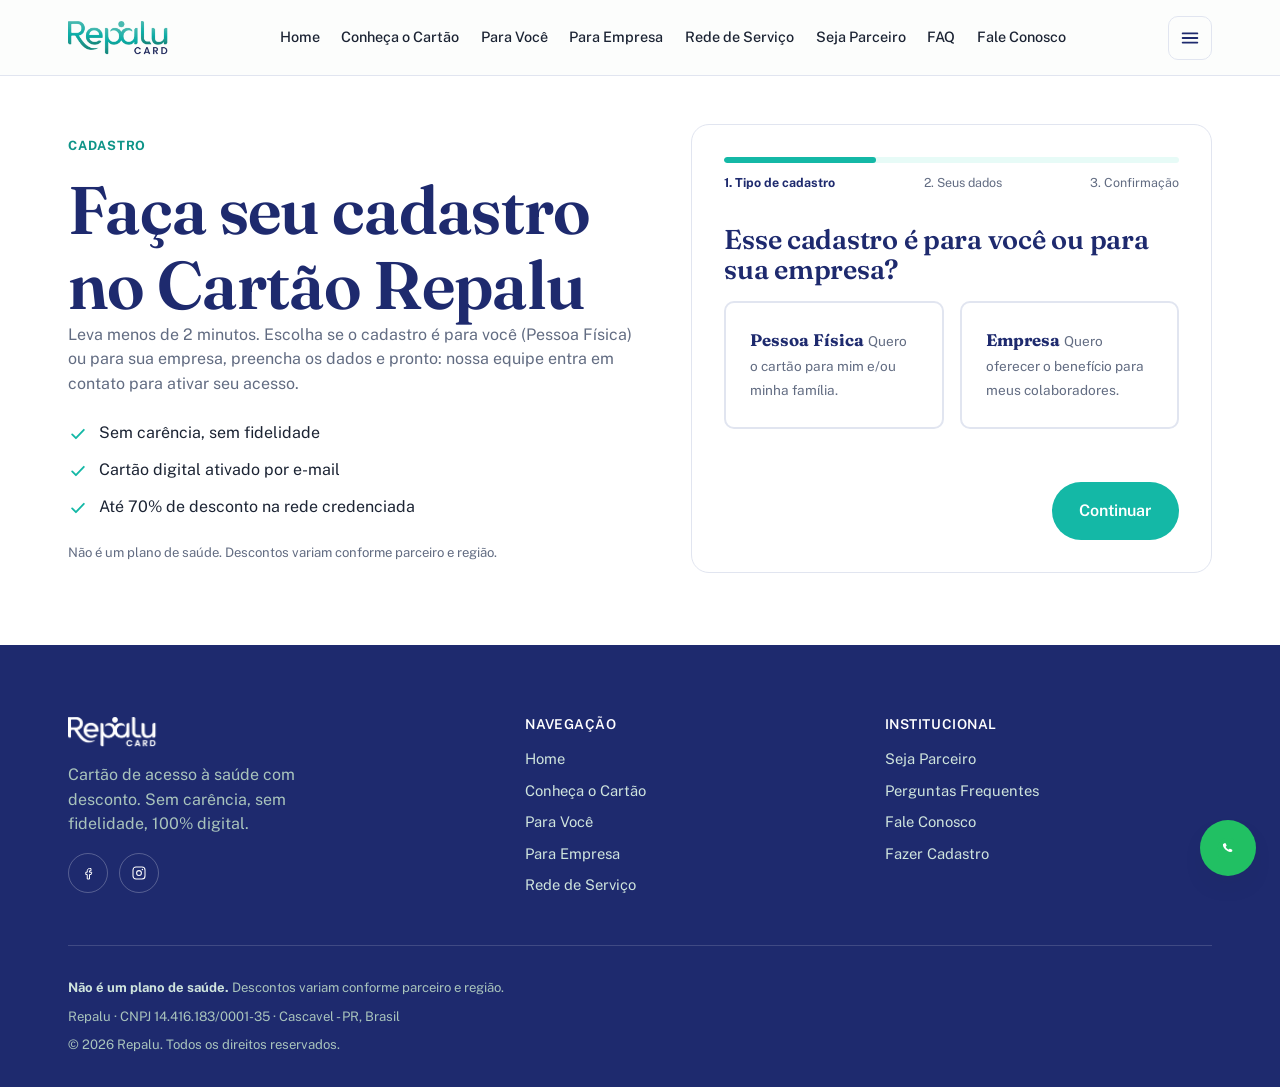
==== commit 53faec08: "Aplica logo real, tabela de economia e polimento visual geral Substitui os ícones SVG aproximados pe" ====
--- a/paginas/cadastro.html
+++ b/paginas/cadastro.html
@@ -17,9 +17,7 @@
 <header class="cabecalho">
   <div class="container">
     <a href="../index.html" class="marca">
-      <svg viewBox="0 0 40 40" fill="none" aria-hidden="true"><rect width="40" height="40" rx="10" fill="#1E2A6E"/><path d="M11 21c0-5 4-9 9-9s9 4 9 9-4 9-9 9c-2 0-3.8-.6-5.3-1.7" stroke="#E7FBF7" stroke-width="2.4" stroke-linecap="round"/><circle cx="20" cy="21" r="3" fill="#14B8A6"/></svg>
-      Repalu
-    </a>
+      <img src="../imagens/logo-repalu.png" alt="Repalu Card" class="marca__logo"></a>
     <nav class="nav-principal" aria-label="Navegação principal">
       <ul>
         <li><a href="../index.html">Home</a></li>
@@ -45,7 +43,7 @@
 <div class="sobreposicao-mobile" data-sobreposicao-menu></div>
 <aside class="painel-mobile" id="painel-mobile" data-painel-mobile aria-label="Menu de navegação">
   <div class="painel-mobile__topo">
-    <span class="marca" style="color:#fff">Repalu</span>
+    <img src="../imagens/logo-repalu.png" alt="Repalu Card" class="painel-mobile__logo">
     <button type="button" class="painel-mobile__fechar" data-fechar-menu>
       <svg viewBox="0 0 24 24" fill="none" aria-hidden="true"><path d="M6 6l12 12M18 6L6 18" stroke="#fff" stroke-width="2" stroke-linecap="round"/></svg>
       <span class="visualmente-oculto">Fechar menu</span>
@@ -92,9 +90,7 @@
     <div class="rodape__grade">
       <div>
         <div class="rodape__marca">
-          <svg viewBox="0 0 40 40" fill="none" aria-hidden="true"><rect width="40" height="40" rx="10" fill="#E7FBF7"/><path d="M11 21c0-5 4-9 9-9s9 4 9 9-4 9-9 9c-2 0-3.8-.6-5.3-1.7" stroke="#1E2A6E" stroke-width="2.4" stroke-linecap="round"/><circle cx="20" cy="21" r="3" fill="#14B8A6"/></svg>
-          Repalu
-        </div>
+          <img src="../imagens/logo-repalu.png" alt="Repalu Card" class="rodape__marca-logo"></div>
         <p style="color:#a9c4bc; max-width: 30ch;">Cartão de acesso à saúde com desconto. Sem carência, sem fidelidade, 100% digital.</p>
         <div class="rodape__redes">
           <a href="https://facebook.com/cartaorepalu" target="_blank" rel="noopener noreferrer" aria-label="Repalu no Facebook">
--- a/css/styles.css
+++ b/css/styles.css
@@ -103,6 +103,8 @@
   display: inline-block;
   margin-bottom: var(--espaco-2);
 }
+/* Variante para usar sobre fundos escuros (seções --petroleo) */
+.olho--claro { color: #5EEAD4; }
 
 /* Foco visível acessível */
 a:focus-visible,
@@ -174,9 +176,11 @@
 .botao--primario {
   background: var(--cor-coral);
   color: var(--cor-branco);
-  box-shadow: 0 14px 28px -12px rgba(228, 99, 59, 0.55);
-}
-.botao--primario:hover { background: var(--cor-coral-600); }
+}
+.botao--primario:hover {
+  background: var(--cor-coral-600);
+  box-shadow: 0 10px 20px -10px rgba(14, 148, 136, 0.45);
+}
 .botao--secundario {
   background: transparent;
   border-color: var(--cor-petroleo);
@@ -225,16 +229,19 @@
   font-size: 1.35rem;
   color: var(--cor-petroleo);
 }
-.marca svg { width: 34px; height: 34px; }
+.marca__logo { height: 34px; width: auto; display: block; }
+.painel-mobile__logo { height: 28px; width: auto; display: block; filter: brightness(0) invert(1); }
+.rodape__marca-logo { height: 30px; width: auto; display: block; filter: brightness(0) invert(1); }
 
 .nav-principal { display: none; }
-.nav-principal ul { display: flex; align-items: center; gap: var(--espaco-4); }
+.nav-principal ul { display: flex; align-items: center; gap: 1.35rem; }
 .nav-principal a {
   font-weight: 500;
-  font-size: 0.95rem;
+  font-size: 0.9rem;
   color: var(--cor-grafite);
   position: relative;
   padding-block: 0.3rem;
+  white-space: nowrap;
 }
 .nav-principal a::after {
   content: "";
@@ -251,11 +258,12 @@
 .nav-principal a[aria-current="page"] { color: var(--cor-petroleo); font-weight: 700; }
 
 .acoes-cabecalho { display: flex; align-items: center; gap: var(--espaco-2); }
+/* O botão secundário "Fale Conosco" do cabeçalho é redundante quando o menu
+   completo já mostra esse link — some no desktop pra dar espaço ao menu. */
 .acoes-cabecalho .botao--secundario { display: none; }
 
-@media (min-width: 1080px) {
+@media (min-width: 1240px) {
   .nav-principal { display: block; }
-  .acoes-cabecalho .botao--secundario { display: inline-flex; }
   .botao-menu-mobile { display: none; }
 }
 
@@ -338,7 +346,22 @@
   margin-block: var(--espaco-2) var(--espaco-3);
 }
 .hero__acoes { display: flex; flex-wrap: wrap; gap: var(--espaco-2); margin-top: var(--espaco-4); }
-.hero__nota-legal { margin-top: var(--espaco-4); font-size: 0.82rem; color: var(--cor-grafite-suave); }
+.hero__selos {
+  display: flex;
+  flex-wrap: wrap;
+  gap: var(--espaco-3);
+  margin-top: var(--espaco-4);
+}
+.hero__selos li {
+  display: flex;
+  align-items: center;
+  gap: 0.4rem;
+  font-size: 0.85rem;
+  font-weight: 600;
+  color: var(--cor-petroleo);
+}
+.hero__selos li svg { width: 18px; height: 18px; color: var(--cor-coral); flex-shrink: 0; }
+.hero__nota-legal { margin-top: var(--espaco-3); font-size: 0.82rem; color: var(--cor-grafite-suave); }
 
 .palco-cartoes {
   position: relative;
@@ -404,35 +427,12 @@
   gap: 1rem;
   width: 100%;
 }
-.cartao__logo {
-  display: flex;
-  flex-direction: column;
-  line-height: 1;
-}
-.cartao__logo-texto {
-  position: relative;
-  font-family: var(--fonte-titulo);
-  font-weight: 700;
-  font-size: clamp(1.5rem, 4vw, 1.9rem);
-}
-.cartao__logo-texto::after {
-  content: "";
-  position: absolute;
-  top: -0.14em;
-  left: 57%;
-  width: 0.1em;
-  height: 0.1em;
-  border-radius: 50%;
-  background: currentColor;
-}
-.cartao__logo-card {
-  align-self: flex-end;
-  margin-top: 0.15rem;
-  font-family: var(--fonte-corpo);
-  font-weight: 700;
-  font-size: 0.7rem;
-  letter-spacing: 0.16em;
-  opacity: 0.9;
+.cartao__logo-img {
+  height: 30px;
+  width: auto;
+  /* logo original é colorida (teal + azul-marinho); em branco fica legível
+     nos dois fundos de gradiente do cartão (teal e azul-marinho) */
+  filter: brightness(0) invert(1);
 }
 .cartao__chip {
   flex-shrink: 0;
@@ -467,6 +467,12 @@
   border: 1px solid var(--cor-borda);
   border-radius: var(--raio);
   padding: var(--espaco-3);
+  transition: transform 0.22s ease, box-shadow 0.22s ease, border-color 0.22s ease;
+}
+.lista-passos__item:hover {
+  transform: translateY(-4px);
+  box-shadow: var(--sombra-suave);
+  border-color: transparent;
 }
 .lista-passos__numero {
   font-family: var(--fonte-titulo);
@@ -495,6 +501,12 @@
   display: flex;
   flex-direction: column;
   gap: var(--espaco-2);
+  transition: transform 0.22s ease, box-shadow 0.22s ease, border-color 0.22s ease;
+}
+.carta:hover {
+  transform: translateY(-4px);
+  box-shadow: var(--sombra-suave);
+  border-color: transparent;
 }
 .carta--destino-pf { background: var(--cor-petroleo); color: var(--cor-branco); border: none; }
 .carta--destino-pf h3 { color: var(--cor-branco); }
@@ -578,60 +590,80 @@
   color: var(--cor-grafite-suave);
 }
 
-/* ---------- Simulador (Para Você) ---------- */
-.simulador {
-  background: var(--cor-petroleo);
+/* ---------- Tabela de economia mensal (Para Você) ---------- */
+.tabela-economia {
+  display: grid;
+  gap: var(--espaco-3);
+  align-items: stretch;
+}
+@media (min-width: 900px) {
+  .tabela-economia { grid-template-columns: 0.85fr 1.7fr; }
+}
+.tabela-economia__intro {
+  background: var(--cor-coral);
   color: var(--cor-branco);
   border-radius: var(--raio);
   padding: var(--espaco-4);
-  max-width: 26rem;
-}
-.simulador__rotulo { font-size: 0.85rem; opacity: 0.8; }
-.simulador__valor {
-  font-family: var(--fonte-titulo);
-  font-size: 2.6rem;
-  color: #5EEAD4;
+  display: flex;
+  flex-direction: column;
+  justify-content: center;
+}
+.tabela-economia__intro h2 { color: var(--cor-branco); margin-bottom: var(--espaco-2); }
+.tabela-economia__intro p { color: #e3fbf6; }
+.tabela-economia__card {
+  background: var(--cor-branco);
+  border: 1px solid var(--cor-borda);
+  border-radius: var(--raio);
+  padding: var(--espaco-4);
+  box-shadow: var(--sombra-suave);
+  overflow-x: auto;
+}
+.tabela-economia__tabela { width: 100%; min-width: 540px; border-collapse: collapse; }
+.tabela-economia__tabela th {
+  text-align: right;
+  font-weight: 600;
+  font-size: 0.82rem;
+  color: var(--cor-grafite-suave);
+  padding-bottom: 0.9rem;
+}
+.tabela-economia__tabela th:first-child { text-align: left; }
+.tabela-economia__tabela td {
+  padding: 0.9rem 0.4rem;
+  border-top: 1px solid var(--cor-borda);
+  font-size: 0.92rem;
+  text-align: right;
+  white-space: nowrap;
+}
+.tabela-economia__tabela td:first-child { text-align: left; white-space: normal; }
+.tabela-economia__data { color: var(--cor-grafite-suave); }
+.tabela-economia__servico { color: var(--cor-coral-600); font-weight: 700; }
+.tabela-economia__normal { color: var(--cor-grafite-suave); }
+.tabela-economia__repalu { color: var(--cor-coral-600); font-weight: 700; }
+.tabela-economia__desconto {
+  display: inline-block;
+  margin-left: 0.4rem;
+  font-size: 0.7rem;
   font-weight: 700;
-  margin-block: 0.3rem 0.8rem;
-}
-.simulador__nota { font-size: 0.78rem; opacity: 0.75; }
-
-/* ---------- Comparativo de preço (Para Você) ---------- */
-.comparativo-preco {
-  max-width: 26rem;
-  background: var(--cor-menta);
-  border-radius: var(--raio);
-  padding: var(--espaco-3);
-}
-.comparativo-preco__linha { display: grid; grid-template-columns: 1fr 1fr; gap: var(--espaco-2); }
-.comparativo-preco__item {
-  background: var(--cor-branco);
-  border-radius: var(--raio-pequeno);
-  padding: var(--espaco-3);
-  text-align: center;
-  box-shadow: var(--sombra-suave);
-}
-.comparativo-preco__rotulo {
-  display: inline-flex;
-  align-items: center;
-  gap: 0.35rem;
-  font-size: 0.85rem;
-  font-weight: 600;
-  margin-bottom: 0.6rem;
-}
-.comparativo-preco__item--normal .comparativo-preco__rotulo { color: var(--cor-erro); }
-.comparativo-preco__item--repalu .comparativo-preco__rotulo { color: var(--cor-coral-600); }
-.comparativo-preco__valor { font-family: var(--fonte-titulo); font-size: 1.6rem; font-weight: 700; color: var(--cor-petroleo); }
-.comparativo-preco__item--normal .comparativo-preco__valor { color: var(--cor-grafite-suave); text-decoration: line-through; text-decoration-color: var(--cor-erro); }
-.comparativo-preco__economia {
-  margin-top: var(--espaco-2);
+  color: var(--cor-coral-600);
+  border: 1px solid var(--cor-coral);
+  border-radius: 999px;
+  padding: 0.05rem 0.5rem;
+}
+.tabela-economia__total td {
+  font-weight: 700;
+  color: var(--cor-petroleo);
+  border-top: 2px solid var(--cor-petroleo);
+}
+.tabela-economia__banner {
+  margin-top: var(--espaco-3);
   background: var(--cor-coral);
   color: var(--cor-branco);
   text-align: center;
   font-weight: 700;
-  padding: 0.8rem 1rem;
+  padding: 0.9rem;
   border-radius: 999px;
 }
+.tabela-economia__nota { margin-top: var(--espaco-2); font-size: 0.78rem; color: var(--cor-grafite-suave); }
 
 /* ---------- Banner de passos (título em destaque) ---------- */
 .banner-passos {
@@ -660,6 +692,12 @@
   border: 1px solid var(--cor-borda);
   border-radius: var(--raio);
   padding: var(--espaco-4);
+  transition: transform 0.22s ease, box-shadow 0.22s ease, border-color 0.22s ease;
+}
+.categoria-rede:hover {
+  transform: translateY(-4px);
+  box-shadow: var(--sombra-suave);
+  border-color: transparent;
 }
 .categoria-rede ul { display: flex; flex-wrap: wrap; gap: 0.5rem; margin-top: var(--espaco-2); }
 .categoria-rede li {
